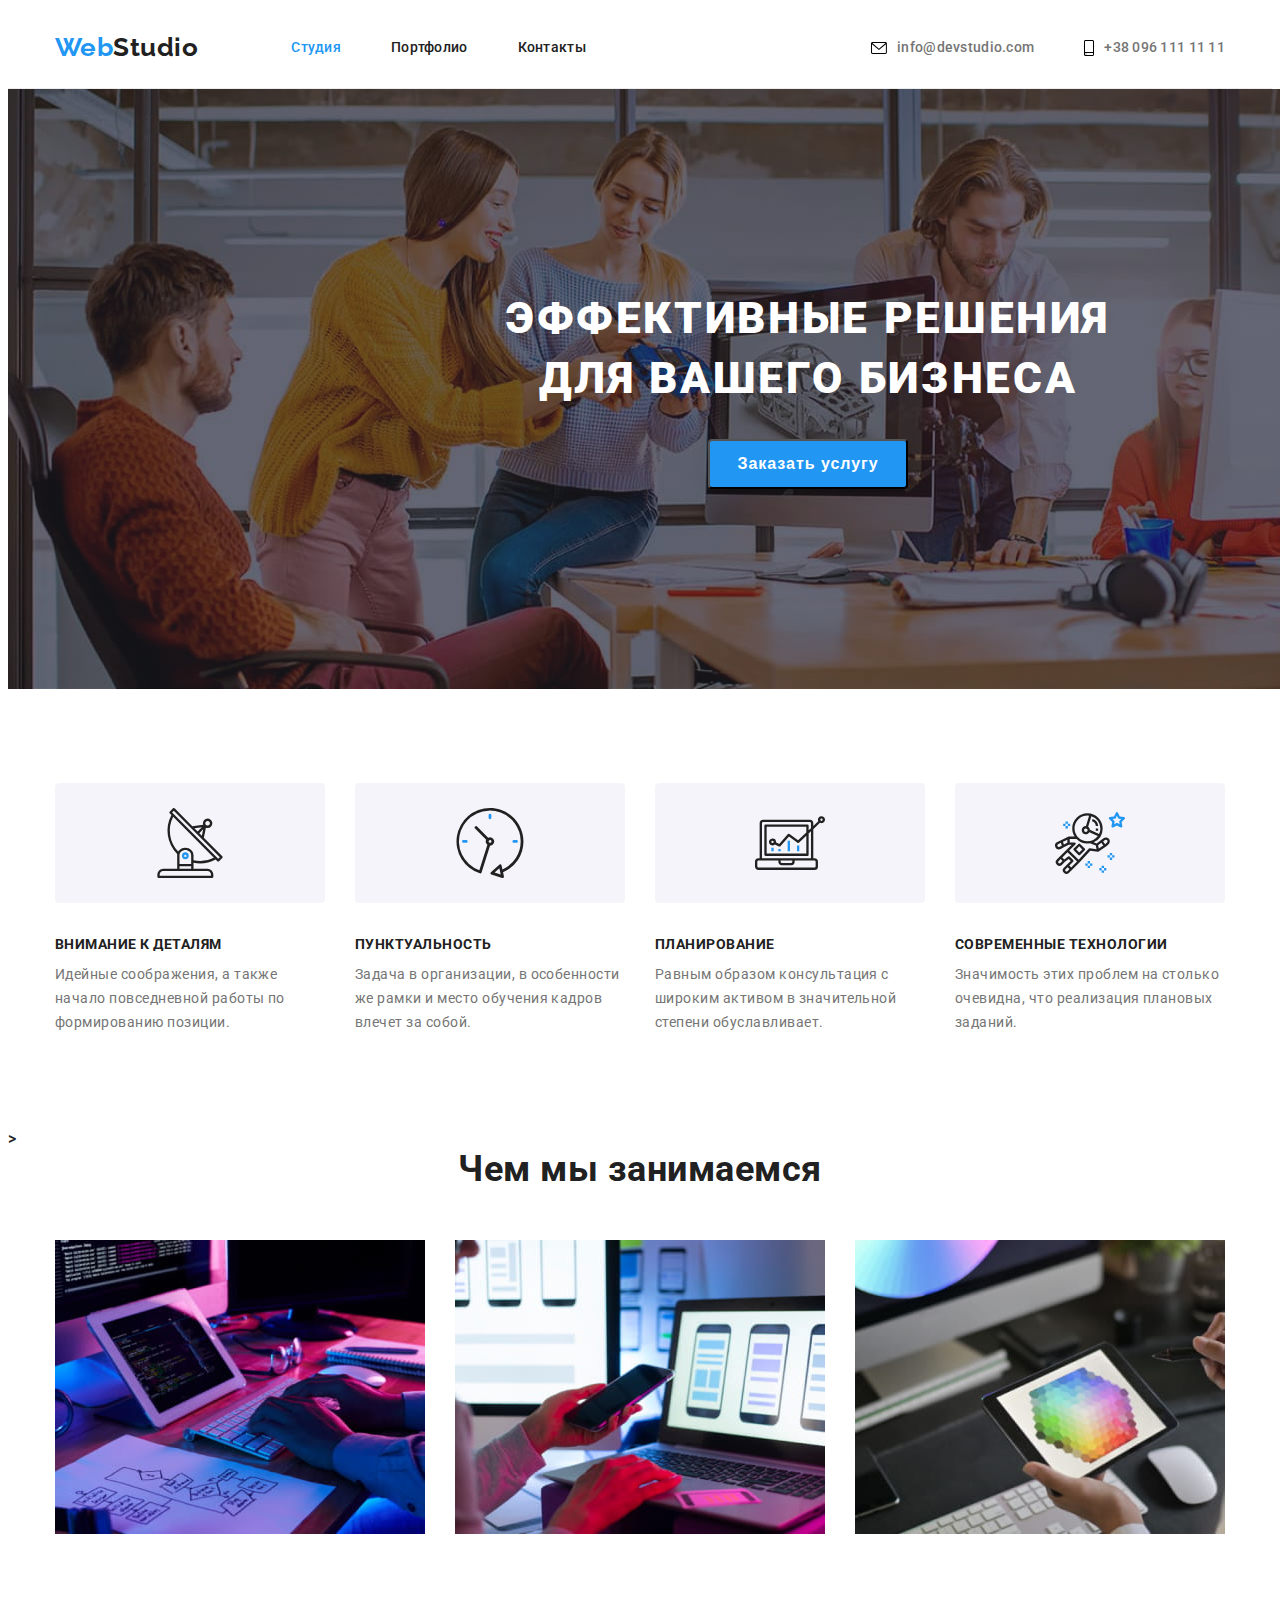
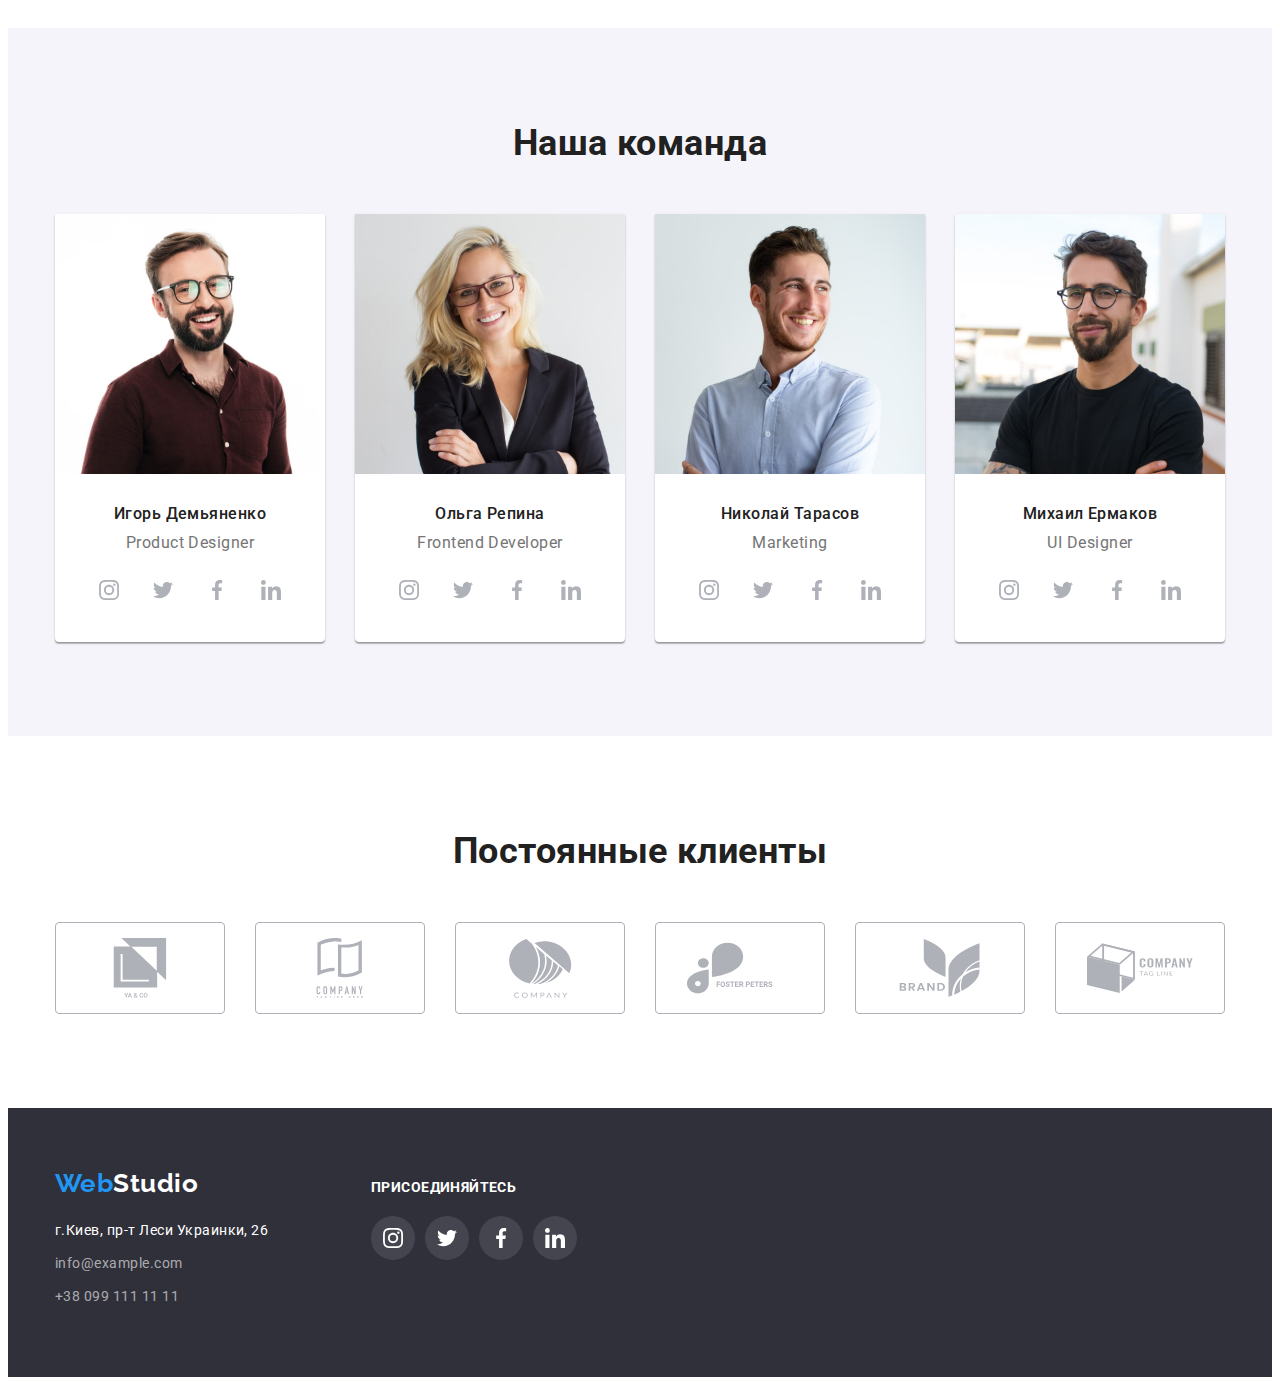
==== index.html @ a56e4ba5 "beginning" ====
<!DOCTYPE html>
<html lang="ru">
  <head>
    <meta charset="UTF-8" />
    <meta http-equiv="X-UA-Compatible" content="IE=edge" />
    <meta name="viewport" content="width=device-width, initial-scale=1.0" />
    <title>Эффективные решения для вашего бизнеса</title>

    <link rel="preconnect" href="https://fonts.googleapis.com" />
    <link rel="preconnect" href="https://fonts.gstatic.com" crossorigin />
    <link
      href="https://fonts.googleapis.com/css2?family=Raleway:wght@700&family=Roboto:wght@400;500;700;900&display=swap"
      rel="stylesheet"
    />
    <link
      rel="stylesheet"
      href="https://cdnjs.cloudflare.com/ajax/libs/modern-normalize/1.1.0/modern-normalize.min.css"
      integrity="sha512-wpPYUAdjBVSE4KJnH1VR1HeZfpl1ub8YT/NKx4PuQ5NmX2tKuGu6U/JRp5y+Y8XG2tV+wKQpNHVUX03MfMFn9Q=="
      crossorigin="anonymous"
      referrerpolicy="no-referrer"
    />
    <link rel="stylesheet" href="./css/styles.css" />
  </head>

  <body>
    <!--Шапка-->
    <header class="header header-line">
      <div class="container">
        <nav class="header-nav">
          <a class="logo link" href="/index.html" lang="en"
            ><span class="accent">Web</span>Studio</a
          >
          <ul class="site-nav-list">
            <li class="link-list"><a class="list link-current link" href="#studio">Студия</a></li>
            <li class="link-list"><a class="list link" href="./portfolio.html">Портфолио</a></li>
            <li class="link-list"><a class="list link" href="#contacts">Контакты</a></li>
          </ul>
        </nav>
        <ul class="contact-list">
          <li>
            <a class="email-link link" href="mailto:">
              <svg class="email-icon link" width="16" height="12">
                <use href="./images/icons.svg#icon-envelope"></use>
              </svg>
              info@devstudio.com</a
            >
          </li>
          <li>
            <a class="phone-number-link link" href="tel:+380961111111">
              <svg class="phone-icon link" width="10" height="16">
                <use href="./images/icons.svg#icon-smartphone"></use>
              </svg>
              +38 096 111 11 11</a
            >
          </li>
        </ul>
      </div>
    </header>

    <!--Основная часть-->
    <main class="main-section">
      <section class="hero">
        <h1 class="hero-title">эффективные решения для вашего бизнеса</h1>
        <button type="button" class="hero-btn">Заказать услугу</button>
      </section>

      <section class="about">
        <div class="container">
          <h2 class="about-title">Особенности</h2>
          <ul class="about-block">
            <li class="about-list">
              <h3 class="about-subtitle">
                <svg class="about-icon about-1" width="270" height="120">
                  <use href="./images/icons.svg#icon-Group-1"></use>
                </svg>
                внимание к деталям
              </h3>
              <p class="about-text">
                Идейные соображения, а также начало повседневной работы по формированию позиции.
              </p>
            </li>
            <li class="about-list">
              <h3 class="about-subtitle">
                <svg class="about-icon about-2" width="270" height="120">
                  <use href="./images/icons.svg#icon-Group-2"></use>
                </svg>
                пунктуальность
              </h3>
              <p class="about-text">
                Задача в организации, в особенности же рамки и место обучения кадров влечет за
                собой.
              </p>
            </li>
            <li class="about-list">
              <h3 class="about-subtitle">
                <svg class="about-icon about-3" width="270" height="120">
                  <use href="./images/icons.svg#icon-Group-3"></use>
                </svg>
                планирование
              </h3>
              <p class="about-text">
                Равным образом консультация с широким активом в значительной степени обуславливает.
              </p>
            </li>
            <li class="about-list">
              <h3 class="about-subtitle">
                <svg class="about-icon about-4" width="270" height="120">
                  <use href="./images/icons.svg#icon-Group-4"></use>
                </svg>
                современные технологии
              </h3>
              <p class="about-text">
                Значимость этих проблем на столько очевидна, что реализация плановых заданий.
              </p>
            </li>
          </ul>
        </div>
      </section>

      <!--SECTION-WORK-->>
      <section class="work">
        <div class="container">
          <h2 class="work-title">Чем мы занимаемся</h2>
          <ul class="work-block">
            <li class="work-block-items">
              <img
                src="./images/keyboard.jpg"
                alt="разработка программного обеспечения"
                width="370"
              />
            </li>
            <li class="work-block-items">
              <img src="./images/phone.jpg" alt="тестирование мобильных прилжений" width="370" />
            </li>
            <li class="work-block-items">
              <img src="./images/tablet.jpg" alt="работа с палитрой цветов" width="370" />
            </li>
          </ul>
        </div>
      </section>

      <!--TEAM-SECTION-->
      <section class="team">
        <div class="container">
          <h2 class="team-title">Наша команда</h2>
          <div class="team-block">
            <ul class="team-list">
              <li class="team-card">
                <img src="./images/igor.jpg" alt="дизайнер продукта" width="270" />
                <div class="team-item">
                  <h3 class="team-name">Игорь Демьяненко</h3>
                  <p lang="en" class="team-description">Product Designer</p>
                  <ul class="soc-list">
                    <li class="soc-list-item">
                      <a class="soc-link" href="">
                        <svg class="soc-icon" width="20" height="20">
                          <use href="./images/icons.svg#icon-instagram-2"></use>
                        </svg>
                      </a>
                    </li>
                    <li class="soc-list-item">
                      <a class="soc-link" href="">
                        <svg class="soc-icon" width="20" height="20">
                          <use href="./images/icons.svg#icon-twitter-1"></use>
                        </svg>
                      </a>
                    </li>
                    <li class="soc-list-item">
                      <a class="soc-link" href="">
                        <svg class="soc-icon" width="20" height="20">
                          <use href="./images/icons.svg#icon-facebook-1"></use>
                        </svg>
                      </a>
                    </li>
                    <li class="soc-list-item">
                      <a class="soc-link" href="">
                        <svg class="soc-icon" width="20" height="20">
                          <use href="./images/icons.svg#icon-linkedin-1"></use>
                        </svg>
                      </a>
                    </li>
                  </ul>
                </div>
              </li>
              <li class="team-card">
                <img src="./images/olga.jpg" alt="фронтенд разработчик" width="270" />

                <div class="team-item">
                  <h3 class="team-name">Ольга Репина</h3>
                  <p lang="en" class="team-description">Frontend Developer</p>
                  <ul class="soc-list">
                    <li class="soc-list-item">
                      <a class="soc-link" href="">
                        <svg class="soc-icon" width="20" height="20">
                          <use href="./images/icons.svg#icon-instagram-2"></use>
                        </svg>
                      </a>
                    </li>
                    <li class="soc-list-item">
                      <a class="soc-link" href="">
                        <svg class="soc-icon" width="20" height="20">
                          <use href="./images/icons.svg#icon-twitter-1"></use>
                        </svg>
                      </a>
                    </li>
                    <li class="soc-list-item">
                      <a class="soc-link" href="">
                        <svg class="soc-icon" width="20" height="20">
                          <use href="./images/icons.svg#icon-facebook-1"></use>
                        </svg>
                      </a>
                    </li>
                    <li class="soc-list-item">
                      <a class="soc-link" href="">
                        <svg class="soc-icon" width="20" height="20">
                          <use href="./images/icons.svg#icon-linkedin-1"></use>
                        </svg>
                      </a>
                    </li>
                  </ul>
                </div>
              </li>

              <li class="team-card">
                <img src="./images/nikolai.jpg" alt="маркетинг" width="270" />
                <div class="team-item">
                  <h3 class="team-name">Николай Тарасов</h3>
                  <p lang="en" class="team-description">Marketing</p>
                  <ul class="soc-list">
                    <li class="soc-list-item">
                      <a class="soc-link" href="">
                        <svg class="soc-icon" width="20" height="20">
                          <use href="./images/icons.svg#icon-instagram-2"></use>
                        </svg>
                      </a>
                    </li>
                    <li class="soc-list-item">
                      <a class="soc-link" href="">
                        <svg class="soc-icon" width="20" height="20">
                          <use href="./images/icons.svg#icon-twitter-1"></use>
                        </svg>
                      </a>
                    </li>
                    <li class="soc-list-item">
                      <a class="soc-link" href="">
                        <svg class="soc-icon" width="20" height="20">
                          <use href="./images/icons.svg#icon-facebook-1"></use>
                        </svg>
                      </a>
                    </li>
                    <li class="soc-list-item">
                      <a class="soc-link" href="">
                        <svg class="soc-icon" width="20" height="20">
                          <use href="./images/icons.svg#icon-linkedin-1"></use>
                        </svg>
                      </a>
                    </li>
                  </ul>
                </div>
              </li>
              <li class="team-card">
                <img src="./images/mihail.jpg" alt="юи дизайнер" width="270" />
                <div class="team-item">
                  <h3 class="team-name">Михаил Ермаков</h3>
                  <p lang="en" class="team-description">UI Designer</p>
                  <ul class="soc-list">
                    <li class="soc-list-item">
                      <a class="soc-link" href="">
                        <svg class="soc-icon" width="20" height="20">
                          <use href="./images/icons.svg#icon-instagram-2"></use>
                        </svg>
                      </a>
                    </li>
                    <li class="soc-list-item">
                      <a class="soc-link" href="">
                        <svg class="soc-icon" width="20" height="20">
                          <use href="./images/icons.svg#icon-twitter-1"></use>
                        </svg>
                      </a>
                    </li>
                    <li class="soc-list-item">
                      <a class="soc-link" href="">
                        <svg class="soc-icon" width="20" height="20">
                          <use href="./images/icons.svg#icon-facebook-1"></use>
                        </svg>
                      </a>
                    </li>
                    <li class="soc-list-item">
                      <a class="soc-link" href="">
                        <svg class="soc-icon" width="20" height="20">
                          <use href="./images/icons.svg#icon-linkedin-1"></use>
                        </svg>
                      </a>
                    </li>
                  </ul>
                </div>
              </li>
            </ul>
          </div>
        </div>
      </section>
    </main>

    <section class="clients">
      <h2 class="clients-title">Постоянные клиенты</h2>
      <ul class="clients-list">
        <li class="clients-item">
          <a href="" class="clients-link">
            <svg class="clients-icon" width="106" height="60">
              <use href="./images/icons.svg#icon-Client-1"></use>
            </svg>
          </a>
        </li>
        <li class="clients-item">
          <a href="" class="clients-link">
            <svg class="clients-icon" width="106" height="60">
              <use href="./images/icons.svg#icon-Client-2"></use>
            </svg>
          </a>
        </li>
        <li class="clients-item">
          <a href="" class="clients-link">
            <svg class="clients-icon" width="106" height="60">
              <use href="./images/icons.svg#icon-Client-3"></use>
            </svg>
          </a>
        </li>
        <li class="clients-item">
          <a href="" class="clients-link">
            <svg class="clients-icon" width="106" height="60">
              <use href="./images/icons.svg#icon-Client-4"></use>
            </svg>
          </a>
        </li>
        <li class="clients-item">
          <a href="" class="clients-link">
            <svg class="clients-icon" width="106" height="60">
              <use href="./images/icons.svg#icon-Client-5"></use>
            </svg>
          </a>
        </li>
        <li class="clients-item">
          <a href="" class="clients-link">
            <svg class="clients-icon" width="106" height="60">
              <use href="./images/icons.svg#icon-Client-6"></use>
            </svg>
          </a>
        </li>
      </ul>
    </section>

    <!--Футер-->
    <footer class="footer-block">
      <div class="container footer-container">
        <div class="contact-footer">
          <a class="logo link" href="/index.html"
            ><span class="accent">Web</span><span class="logo-white">Studio</span></a
          >
          <address class="address">
            <ul class="footer-list">
              <li class="footer-address-list">
                <a class="footer-address link" href="">г.Киев, пр-т Леси Украинки, 26</a>
              </li>
              <li class="footer-email-list">
                <a class="footer-email link" href="mailto:info@example.com">info@example.com</a>
              </li>
              <li class="footer-email-phone">
                <a class="footer-phone link" href="tel:+380991111111">+38 099 111 11 11</a>
              </li>
            </ul>
          </address>
        </div>

        <div class="social-footer">
          <strong><p class="footer-social-title">Присоединяйтесь</p></strong>
          <ul class="social-footer-block">
            <li class="social-footer-list">
              <a href="" class="social-footer-links">
                <svg class="soc-icon" width="20" height="20">
                  <use href="./images/icons.svg#icon-instagram-2"></use>
                </svg>
              </a>
            </li>
            <li class="social-footer-list">
              <a href="" class="social-footer-links">
                <svg class="soc-icon" width="20" height="20">
                  <use href="./images/icons.svg#icon-twitter-1"></use>
                </svg>
              </a>
            </li>
            <li class="social-footer-list">
              <a href="" class="social-footer-links">
                <svg class="soc-icon" width="20" height="20">
                  <use href="./images/icons.svg#icon-facebook-1"></use>
                </svg>
              </a>
            </li>
            <li class="social-footer-list">
              <a href="" class="social-footer-links">
                <svg class="soc-icon" width="20" height="20">
                  <use href="./images/icons.svg#icon-linkedin-1"></use>
                </svg>
              </a>
            </li>
          </ul>
        </div>
      </div>
    </footer>
  </body>
</html>
---- css/styles.css ----
:root {
  --primary-text-color: #212121;
  --secondary-text-color: #757575;
  --accent-color: #2196f3;
  --main-white-color: #ffffff;
  --button-color: #f5f4fa;
}

* {
  box-sizing: border-box;
}

p,
h1,
h2,
h3,
h4,
h5,
h6 {
  margin: 0;
}

ul {
  margin: 0;
  padding-left: 0;
  list-style: none;
}

img {
  display: block;
}

body {
  background-color: var(--main-white-color);
  color: var(--primary-text-color);
  font-family: 'roboto', sans-serif;
  font-weight: 500;
  letter-spacing: 0.03em;
}

.container {
  width: 1200px;
  padding-left: 15px;
  padding-right: 15px;
  margin: 0 auto;
}

.link {
  text-decoration: none;
  color: inherit;

  transition-property: color;
  transition-duration: 250ms;
  transition-timing-function: cubic-bezier(0.4, 0, 0.2, 1);
}

/*-------------------header------------------*/
.header {
  padding-top: 24px;
  padding-bottom: 25px;
  color: var(--primary-text-color);
}

.header-line {
  border-bottom: 1px solid #ececec;
}

.header .container {
  display: flex;
}

.header-nav {
  display: flex;
  align-items: center;
}

.logo .accent {
  color: var(--accent-color);
  font-family: raleway;
}
.logo {
  margin-right: 93px;

  font-family: raleway;
  font-weight: 700;
  font-size: 26px;
  line-height: 1.2;
  color: inherit;
}

/*-------------------MENU-------------------*/
.site-nav-list .list:hover,
.site-nav-list .list:focus {
  color: var(--accent-color);
}
.site-nav-list .link-current {
  color: var(--accent-color);
}

.site-nav-list {
  display: flex;
  font-size: 14px;
  line-height: 1.14;
  letter-spacing: 0.02em;
}

.link-list:not(:last-child) {
  margin-right: 50px;
}

.list {
  color: var(--primary-text-color);
}

/*----------------CONTACTS---------------*/

.contact-list {
  align-items: center;
  display: flex;
  margin-left: auto;
}

.email-link,
.phone-number-link {
  color: var(--secondary-text-color);
  font-size: 14px;
  line-height: 1.14;
  letter-spacing: 0.02em;
}

.phone-number-link:hover,
.phone-number-link:focus {
  color: var(--accent-color);
  fill: var(--accent-color);
}

.email-link {
  margin-right: 50px;
  display: flex;
  align-items: center;
  width: 100%;
}

.email-icon {
  margin-right: 10px;
}

.phone-number-link {
  display: flex;
  align-items: center;
}

.phone-icon {
  margin-right: 10px;
}

.email-icon:hover,
.email-icon:focus {
  fill: var(--accent-color);
}

.phone-icon:hover,
.phone-icon:focus {
  fill: var(--accent-color);
}

.email-link:hover,
.email-link:focus {
  color: var(--accent-color);
  fill: var(--accent-color);
}

/*-------------------main------------------*/
/*------------------HERO------------------*/
.hero {
  padding: 200px 0px;
  margin: 0 auto;
  background-color: #c4c4c4;
  background-image: linear-gradient(rgba(47, 48, 58, 0.4), rgba(47, 48, 58, 0.4)),
    url(../images/hero.jpg);
  background-repeat: no-repeat;
  background-size: cover;
  background-position: center;
  min-width: 1600px;
}

.hero-title {
  margin: 0 auto;
  margin-bottom: 30px;
  max-width: 700px;
  color: var(--main-white-color);
  font-weight: 900;
  font-size: 44px;
  line-height: 1.36;
  text-align: center;
  letter-spacing: 0.06em;
  text-transform: uppercase;
}

.hero-btn {
  display: block;
  margin: 0 auto;
  min-width: 200px;
  height: 50px;
  align-items: center;

  background: var(--accent-color);
  box-shadow: 0px 4px 4px rgba(0, 0, 0, 0.15);
  border-radius: 4px;

  color: var(--main-white-color);
  font-weight: 700;
  font-size: 16px;
  line-height: 1.88;
  text-align: center;
  letter-spacing: 0.06em;

  transition: background-color 250ms cubic-bezier(0.4, 0, 0.2, 1);
}

.hero-btn:hover .hero-btn:focus {
  background-color: #188ce8;
}

/*------------------ABOUT-----------------------*/
.about {
  padding-top: 94px;
  padding-bottom: 94px;
}

.about-block {
  display: flex;
  justify-content: space-between;
}

.about-list {
  width: 270px;
}

.about-title {
  position: absolute;
  width: 1px;
  height: 1px;
  margin: -1px;
  border: 0;
  padding: 0;
  white-space: nowrap;
  clip-path: inset(100%);
  clip: rect(0 0 0 0);
  overflow: hidden;
  pointer-events: none;
  position: absolute;
}

.about-subtitle {
  margin-bottom: 10px;
  font-weight: 700;
  font-size: 14px;
  line-height: 1.14;
  text-transform: uppercase;
  color: var(--primary-text-color);
}

.about-text {
  font-weight: 400;
  font-size: 14px;
  line-height: 1.71;
  color: var(--secondary-text-color);
}

.about-icon {
  margin-bottom: 30px;
}

/*------------------SECTION-WORK--------------------*/
.work {
  padding-bottom: 94px;
}

.work-block {
  display: flex;
  margin-left: -30px;
}

.work-block-items {
  flex-basis: calc(100%-3-30px);
  margin-left: 30px;
}

.work-title,
.team-title,
.clients-title {
  margin-bottom: 50px;
  font-weight: 700;
  font-size: 36px;
  line-height: 1.17;
  text-align: center;
}

/*--------------------TEAM-----------------------*/
.team {
  background-color: #f5f4fa;
  padding-top: 94px;
  padding-bottom: 94px;
}

.team-block {
  display: flex;
  margin-left: -30px;
}

.team-list {
  display: flex;
}

.team-card {
  flex-basis: calc(100%-4-30px);
  margin-left: 30px;

  width: 270px;
  height: 428px;
  padding-bottom: 30px;
  text-align: center;
  background-color: var(--main-white-color);

  box-shadow: 0px 1px 3px rgba(0, 0, 0, 0.12), 0px 1px 1px rgba(0, 0, 0, 0.14),
    0px 2px 1px rgba(0, 0, 0, 0.2);
  border-radius: 0px 0px 4px 4px;
}

.team-title {
  margin-bottom: 50px;
}

.team-name {
  margin-bottom: 10px;
  font-size: 16px;
  line-height: 1.19;
  font-weight: 500;
}

.team-description {
  margin-bottom: 16px;

  font-weight: 400;
  font-size: 16px;
  line-height: 1.19;
  color: var(--secondary-text-color);
}

.soc-list {
  display: flex;
  align-items: center;
  justify-content: center;
}

.soc-list-item {
  width: 44px;
  height: 44px;
  margin-left: 10px;
  display: flex;
}

.soc-list-item:first-child {
  margin-left: 0;
}

.team-item {
  padding: 30px 32px 30px 32px;
}

.soc-link {
  width: 100%;
  height: 100%;
  border-radius: 50%;
  display: flex;
  align-items: center;
  justify-content: center;

  fill: #afb1b8;

  transition: background-color 250ms cubic-bezier(0.4, 0, 0.2, 1),
    color 250ms cubic-bezier(0.4, 0, 0.2, 1);
}

.soc-link:hover,
.soc-link:focus {
  fill: var(--main-white-color);
  background-color: var(--accent-color);
}

/*-------------------CLIENTS--------------------*/

.clients {
  background-color: var(--main-white-color);
  padding-top: 94px;
  padding-bottom: 94px;
}

.clients-title {
  margin-bottom: 50px;
}

.clients-list {
  display: flex;
  align-items: center;
  justify-content: center;
}

.clients-item {
  margin-left: 30px;
  width: 170px;
  height: 92px;
}

.clients-item:first-child {
  margin-left: 0;
}

.clients-link {
  display: flex;
  align-items: center;
  justify-content: center;
  color: #afb1b8;
  border: 1px solid #afb1b8;
  border-radius: 4px;
  width: 100%;
  height: 100%;

  transition: color 250ms cubic-bezier(0.4, 0, 0.2, 1);
}

.clients-link:hover,
.clients-link:focus {
  color: var(--accent-color);
  border: 1px solid;
  border-color: currentColor;
  border-radius: 4px;
}

.clients-icon {
  fill: currentColor;
}

/* ----------------PORTFOLIO--------------------*/

.portfolio-title-hidden {
  position: absolute;
  width: 1px;
  height: 1px;
  margin: -1px;
  border: 0;
  padding: 0;
  white-space: nowrap;
  clip-path: inset(100%);
  clip: rect(0 0 0 0);
  overflow: hidden;
  pointer-events: none;
  position: absolute;
}

.main-portfolio {
  padding-bottom: 94px;
  padding-top: 94px;
}

.filter-list {
  display: flex;
  justify-content: center;
  margin-bottom: 50px;
}

.filter-btn:not(:first-child) {
  margin-left: 8px;
}

.filter-list .button {
  border-style: none;
  background-color: var(--button-color);
  font-size: 16px;
  line-height: 1.6;
  color: var(--primary-text-color);
  font-weight: 500;
  font-family: inherit;

  transition: background-color 250ms cubic-bezier(0.4, 0, 0.2, 1),
    color 250ms cubic-bezier(0.4, 0, 0.2, 1), box-shadow 250ms cubic-bezier(0.4, 0, 0.2, 1);
}

.button {
  padding: 6px 22px;
  border-radius: 4px;
}

.filter-list .button:hover,
.filter-list .button:focus {
  color: var(--main-white-color);
  background-color: var(--accent-color);
  cursor: pointer;
  box-shadow: 0px 3px 1px rgba(0, 0, 0, 0.1), 0px 1px 2px rgba(0, 0, 0, 0.08),
    0px 2px 2px rgba(0, 0, 0, 0.12);
}

.portfolio-list {
  transition: box-shadow 250ms cubic-bezier(0.4, 0, 0.2, 1);
}

.portfolio-list:hover {
  box-shadow: 0px 1px 1px rgba(0, 0, 0, 0.12), 0px 4px 4px rgba(0, 0, 0, 0.06),
    1px 4px 6px rgba(0, 0, 0, 0.16);
}

/*-------------секция с изображениями---------------*/

.portfolio {
  display: flex;
  flex-wrap: wrap;
  margin-left: -30px;
  margin-bottom: -30px;
}

.portfolio-list {
  flex-basis: calc(100%-3-30px);
  margin-left: 30px;
  margin-bottom: 30px;

  width: 370px;
  outline: 1px solid #eeeeee;
}

.portfolio-card {
  width: 370px;
  padding: 20px 24px;
  background-color: var(--main-white-color);
}

.portfolio-title {
  font-weight: 700;
  font-size: 18px;
  line-height: 2;
  letter-spacing: 0.06em;
}

.portfolio-subtitle {
  color: var(--secondary-text-color);
  font-weight: 400;
  font-size: 16px;
  line-height: 1.8;
}

/*---------------------footer-----------------------*/
.footer-block {
  background-color: #2f303a;
  padding-top: 60px;
  padding-bottom: 60px;
}

.address {
  margin-top: 20px;
  margin-bottom: 9px;
}

.logo-white {
  color: var(--main-white-color);
}

.footer-address:hover,
.footer-address:focus {
  color: var(--accent-color);
}

.footer-address {
  color: var(--main-white-color);
  font-weight: 400;
  font-size: 14px;
  line-height: 1.7;
}

.footer-email,
.footer-phone {
  font-weight: 400;
  font-size: 14px;
  line-height: 1.7;
  color: rgba(255, 255, 255, 0.6);
}

.footer-list {
  font-style: normal;
}

.footer-email:hover,
.footer-email:focus {
  color: var(--accent-color);
}

.footer-phone:hover,
.footer-phone:focus {
  color: var(--accent-color);
}

.footer-email-list {
  margin-top: 9px;
  margin-bottom: 9px;
}

.footer-social-title {
  padding-top: 12px;

  color: var(--main-white-color);
  font-style: normal;
  font-weight: 700;
  font-size: 14px;
  line-height: 1.14;
  letter-spacing: 0.03em;
  text-transform: uppercase;
  margin-bottom: 20px;
}

.footer-block {
  display: flex;
}

.contact-footer {
  display: block;
  width: 316px;
}

.social-footer {
  display: block;
  width: 206px;
  align-items: flex-start;
}

.footer-container {
  display: flex;
}

.social-footer-block {
  display: flex;
  justify-content: space-between;
}

.social-footer-list {
  display: flex;
  width: 44px;
  height: 44px;
  border-radius: 50%;
  background-color: rgba(255, 255, 255, 0.1);
}

.social-footer-links {
  display: flex;
  width: 100%;
  height: 100%;
  border-radius: 50%;

  align-items: center;
  justify-content: center;
  fill: var(--main-white-color);

  transition: background-color 250ms cubic-bezier(0.4, 0, 0.2, 1);
}

.social-footer-links:hover,
.social-footer-links:focus {
  background-color: var(--accent-color);
  width: 44px;
  height: 44px;
  border-radius: 50%;
}
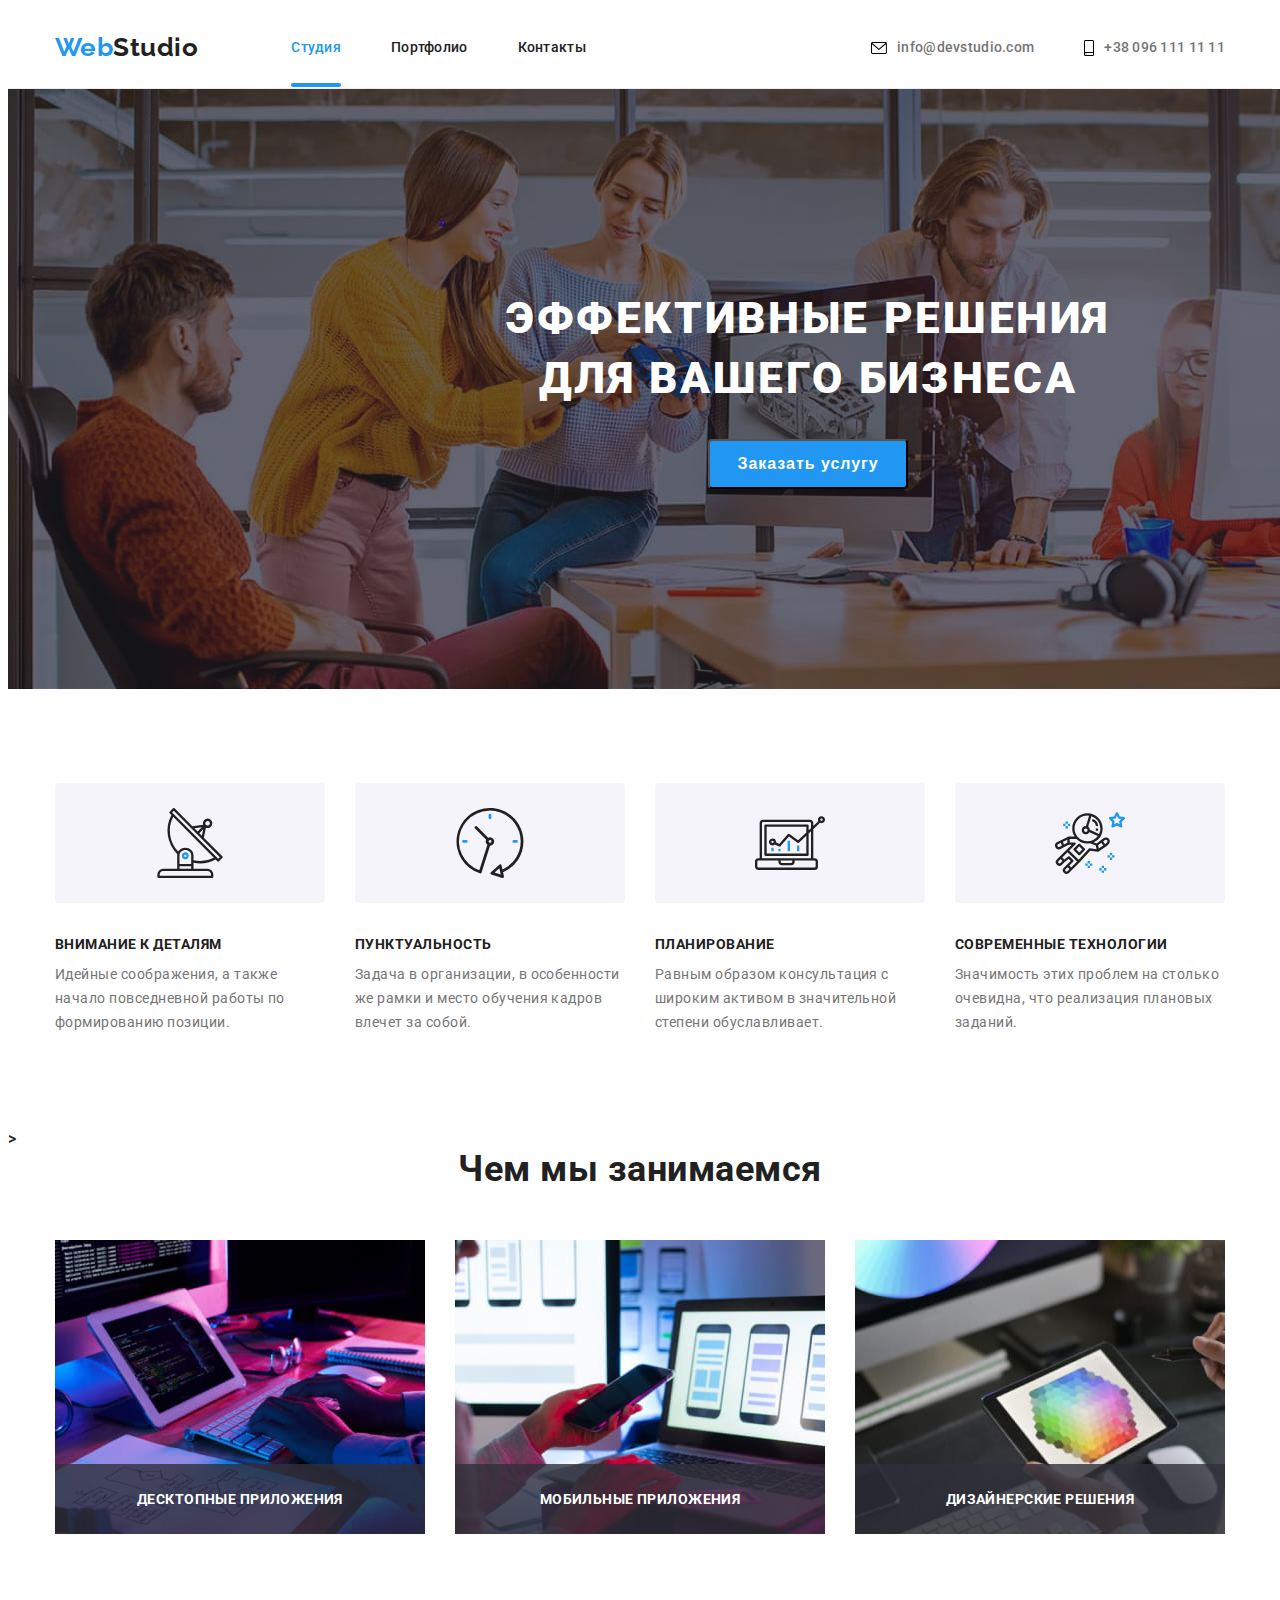
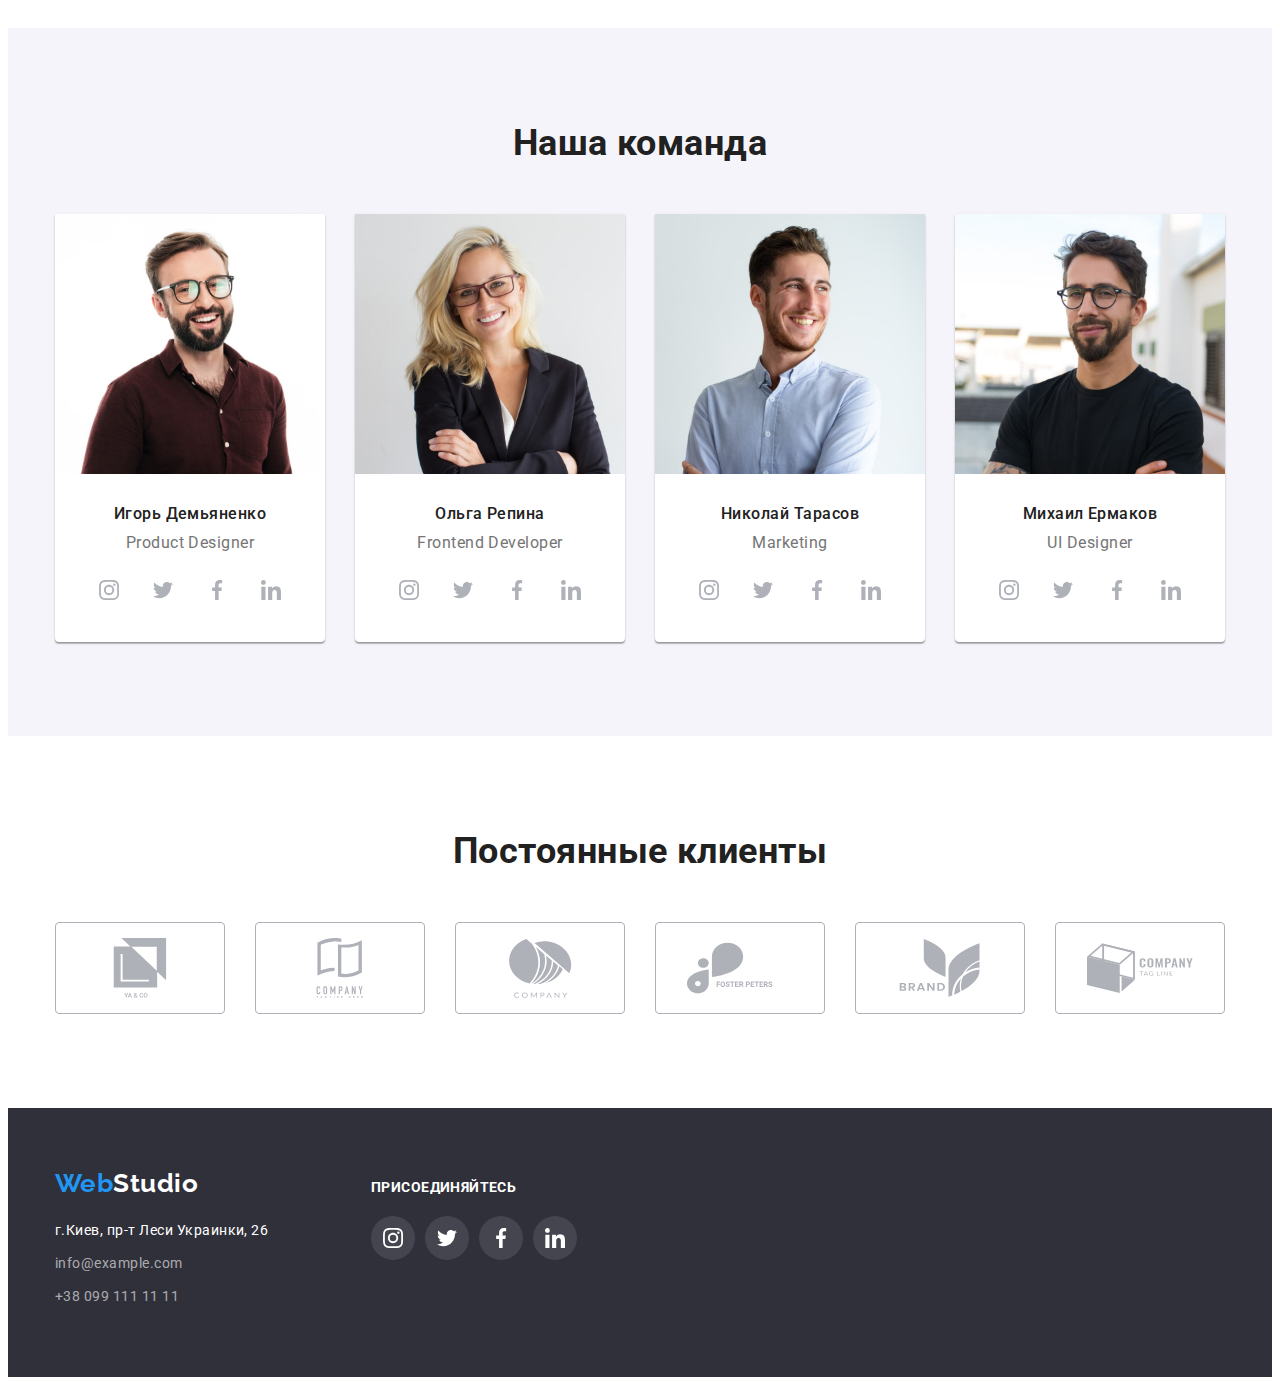
==== commit e5b1a932: "no-modal" ====
--- a/index.html
+++ b/index.html
@@ -31,7 +31,9 @@
             ><span class="accent">Web</span>Studio</a
           >
           <ul class="site-nav-list">
-            <li class="link-list"><a class="list link-current link" href="#studio">Студия</a></li>
+            <li class="link-list">
+              <a href="#studio" class="list link-current link">Студия</a>
+            </li>
             <li class="link-list"><a class="list link" href="./portfolio.html">Портфолио</a></li>
             <li class="link-list"><a class="list link" href="#contacts">Контакты</a></li>
           </ul>
@@ -128,12 +130,15 @@
                 alt="разработка программного обеспечения"
                 width="370"
               />
+              <p class="work-description">десктопные приложения</p>
             </li>
             <li class="work-block-items">
               <img src="./images/phone.jpg" alt="тестирование мобильных прилжений" width="370" />
+              <p class="work-description">мобильные приложения</p>
             </li>
             <li class="work-block-items">
               <img src="./images/tablet.jpg" alt="работа с палитрой цветов" width="370" />
+              <p class="work-description">дизайнерские решения</p>
             </li>
           </ul>
         </div>
--- a/css/styles.css
+++ b/css/styles.css
@@ -110,6 +110,25 @@
 
 .list {
   color: var(--primary-text-color);
+}
+
+.link-current {
+  position: relative;
+  padding-bottom: 32px;
+  padding-top: 32px;
+}
+
+.link-current::after {
+  content: '';
+  display: block;
+  position: absolute;
+
+  bottom: 0;
+
+  width: 100%;
+  height: 4px;
+  border-radius: 2px;
+  background-color: var(--accent-color);
 }
 
 /*----------------CONTACTS---------------*/
@@ -285,6 +304,8 @@
 .work-block-items {
   flex-basis: calc(100%-3-30px);
   margin-left: 30px;
+  width: 370px;
+  position: relative;
 }
 
 .work-title,
@@ -295,6 +316,26 @@
   font-size: 36px;
   line-height: 1.17;
   text-align: center;
+}
+
+.work-description {
+  display: flex;
+  align-items: center;
+  justify-content: center;
+  position: absolute;
+  width: 100%;
+  height: 70px;
+  bottom: 0;
+
+  font-weight: 700;
+  font-size: 14px;
+  line-height: 16px;
+  text-align: center;
+  letter-spacing: 0.03em;
+  text-transform: uppercase;
+
+  color: var(--main-white-color);
+  background-color: rgba(47, 48, 58, 0.8);
 }
 
 /*--------------------TEAM-----------------------*/
@@ -510,6 +551,38 @@
     1px 4px 6px rgba(0, 0, 0, 0.16);
 }
 
+.portfolio-thumb {
+  position: relative;
+  width: 370px;
+  height: 294px;
+  overflow: hidden;
+}
+
+.portfolio-description {
+  display: inline-block;
+  position: absolute;
+  padding: 63px 24px;
+  width: 100%;
+  height: 100%;
+
+  font-weight: 400;
+  font-size: 18px;
+  line-height: 156%;
+
+  color: var(--main-white-color);
+
+  transform: translateY(100%);
+
+  transition: transform 250ms cubic-bezier(0.4, 0, 0.2, 1);
+}
+
+.portfolio-list:hover .portfolio-description {
+  top: 0;
+  left: 0;
+  transform: translateY(0);
+  background: rgba(33, 150, 243, 0.9);
+}
+
 /*-------------секция с изображениями---------------*/
 
 .portfolio {
